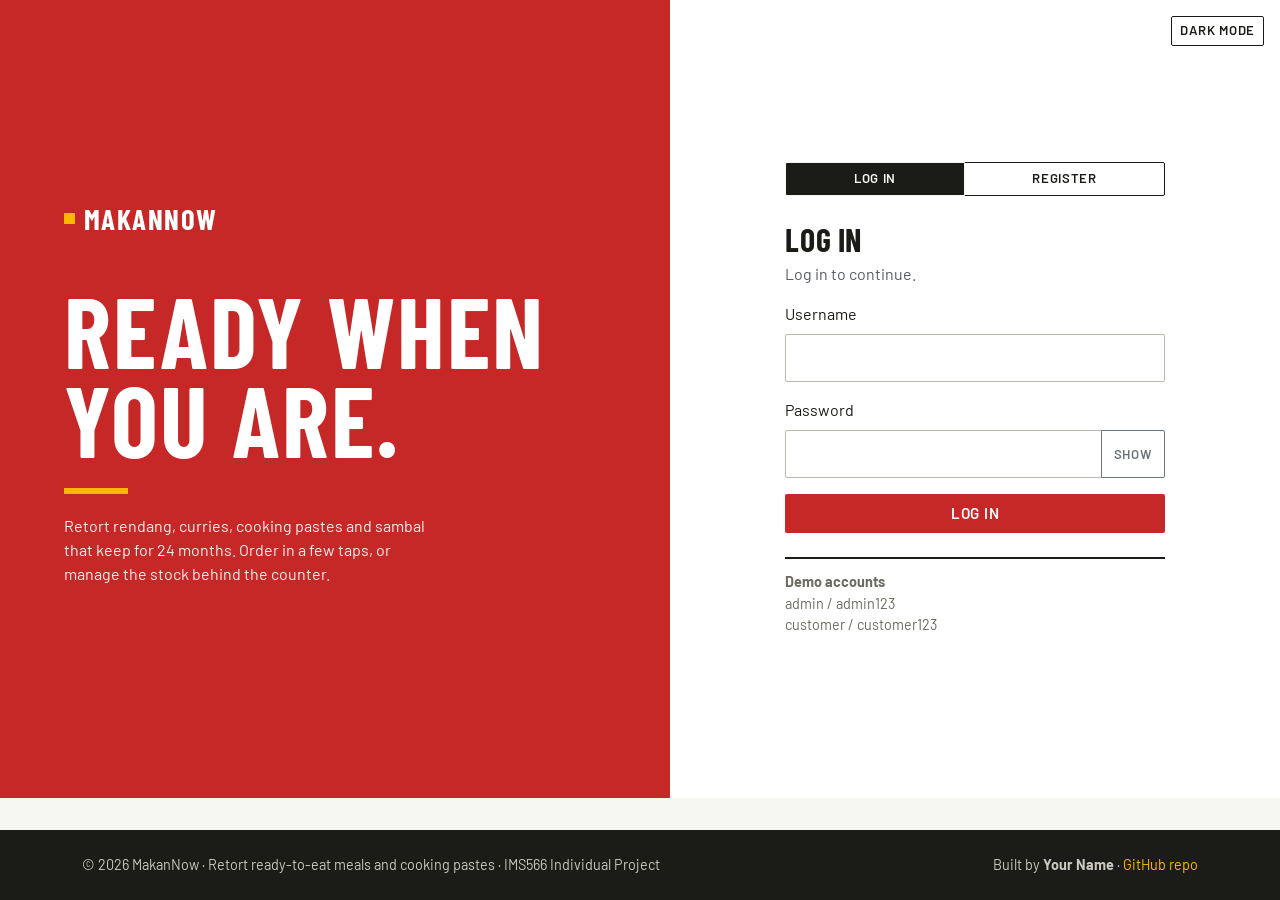
==== admin-orders.html @ 6837abc3 "Add files via upload" ====
<!DOCTYPE html>
<html lang="en"><head>
<meta charset="UTF-8">
<title>Customer orders | MakanNow</title>
<meta name="description" content="All MakanNow customer orders with totals. The admin can update delivery status.">
<meta name="viewport" content="width=device-width, initial-scale=1">
<meta name="author" content="Fariz Azim"><meta name="keywords" content="MakanNow, retort, ready to eat, rendang, cooking paste, sambal, inventory">
<link rel="icon" href="data:image/svg+xml,<svg xmlns=%22http://www.w3.org/2000/svg%22 viewBox=%220 0 100 100%22><rect x=%2220%22 y=%2220%22 width=%2260%22 height=%2260%22 fill=%22%23C62828%22 transform=%22rotate(45 50 50)%22/></svg>">
<link href="https://cdn.jsdelivr.net/npm/bootstrap@5.3.3/dist/css/bootstrap.min.css" rel="stylesheet">
<link href="https://fonts.googleapis.com/css2?family=Barlow+Condensed:wght@600;700&family=Barlow:wght@400;500;600&display=swap" rel="stylesheet">
<link href="css/style.css" rel="stylesheet">
<script>document.documentElement.dataset.theme=document.documentElement.dataset.bsTheme=localStorage.getItem("theme")||((window.matchMedia&&matchMedia("(prefers-color-scheme: dark)").matches)?"dark":"light")</script>
</head><body><header id="nav"></header>
<main class="container py-4">
  <div class="page-head"><h1 class="h3">Customer orders</h1><p>Change the status as you pack and deliver. A tracking number is issued when an order goes out for delivery.</p></div>
  <div id="flash"></div>
  <section class="strip mb-4" aria-label="Order summary">
    <div><div class="lbl">Orders</div><div class="num" id="kOrders"></div><div class="sub" id="kOrdersSub"></div></div>
    <div><div class="lbl">Order value</div><div class="num" id="kRevenue"></div><div class="sub">excluding cancelled orders</div></div>
    <div><div class="lbl">To prepare</div><div class="num" id="kPrep"></div><div class="sub">waiting to be packed</div></div>
    <div><div class="lbl">Out for delivery</div><div class="num" id="kShip"></div><div class="sub">with a tracking number</div></div>
  </section>
  <section class="panel">
    <div class="row g-2 mb-3">
      <div class="col-md-7"><input id="search" class="form-control" placeholder="Search by customer or order number" aria-label="Search orders"></div>
      <div class="col-md-5"><select id="statusFilter" class="form-select" aria-label="Filter by status"><option value="">All statuses</option><option>Preparing</option><option>Out for delivery</option><option>Delivered</option><option>Cancelled</option></select></div>
    </div>
    <div class="table-responsive"><table class="table table-hover mb-0"><thead><tr><th>Order</th><th>Customer</th><th>Items</th><th>Total</th><th>Tracking no.</th><th class="c">Status</th></tr></thead><tbody id="orderBody"></tbody></table></div>
  </section>
</main>
<div id="footer"></div>
<script src="https://cdn.jsdelivr.net/npm/bootstrap@5.3.3/dist/js/bootstrap.bundle.min.js"></script>
<script src="js/theme.js"></script>
<script src="js/data.js"></script>
<script src="js/app.js"></script>
<script src="js/admin-orders.js"></script>
</body></html>
---- css/style.css ----
/* ===== MakanNow styles =====
   Look: packaging / food-label. Flat colour, square corners, condensed uppercase headings,
   ruled lists instead of boxes. Chilli red, turmeric gold, ink black. Light and dark themes
   are switched by the data-theme attribute on <html> (see js/theme.js). */
:root,[data-theme="light"]{
  --text:#1B1B18; --rule:#1B1B18; --surface:#FFFFFF; --bg:#F6F6F2; --line:#DCDCD3; --muted:#6B6B63;
  --tint:#FFF1C7; --th:#4A4A42; --chip:#EAEAE2; --field:#B9B9B0; --hover:rgba(27,27,24,.04); --footer:#1B1B18; --link:#C62828;
  --prep-bg:#FFF1C7; --ship-bg:#DCE9F7; --done-bg:#DDF0DE; --ok-text:#1D5A21;
  --red:#C62828; --gold:#FFB703; --green:#2E7D32; --blue:#1F5FA6; --dark-red:#8E1B1B;
}
[data-theme="dark"]{
  --text:#EDEDE6; --rule:#EDEDE6; --surface:#22221F; --bg:#151513; --line:#3A3A35; --muted:#A5A59B;
  --tint:#3B3214; --th:#E2D8AE; --chip:#33332E; --field:#5A5A52; --hover:rgba(255,255,255,.05); --footer:#0C0C0B; --link:#FF7A6E;
  --prep-bg:#3B3214; --ship-bg:#1B2B42; --done-bg:#1F3B22; --ok-text:#A8DDAB;
}
body{font-family:'Barlow',sans-serif;background:var(--bg);color:var(--text);min-height:100vh;display:flex;flex-direction:column}
h1,h2,h3,h4,h5,.brand,.num{font-family:'Barlow Condensed',sans-serif;text-transform:uppercase;letter-spacing:.02em;font-weight:700}
main{flex:1}
.sub,.muted{color:var(--muted)}
a{color:var(--link)}

/* Navbar */
.app-nav{background:var(--red)}
.app-nav .navbar-brand{color:#fff;font-size:1.7rem;letter-spacing:.04em;display:flex;align-items:center}
.brand-dot{display:inline-block;width:.7rem;height:.7rem;background:var(--gold);margin-right:.55rem}
.app-nav .nav-link{color:rgba(255,255,255,.82);font-weight:500;text-transform:uppercase;letter-spacing:.07em;font-size:.88rem;border-bottom:3px solid transparent;padding:1.05rem .9rem}
.app-nav .nav-link:hover{color:#fff}
.app-nav .nav-link.active{color:#fff;border-bottom-color:var(--gold)}
.app-nav .btn-tag{background:var(--gold);color:#1B1B18}
.new-badge{background:var(--gold);color:#1B1B18;font-size:.7rem;font-weight:700;padding:.05rem .45rem;border-radius:10px;margin-left:.4rem;letter-spacing:0}
@media(max-width:991px){.app-nav .nav-link{padding:.65rem 0 .65rem .8rem;border-bottom:0;border-left:3px solid transparent}
 .app-nav .nav-link.active{border-left-color:var(--gold)}.app-nav .navbar-collapse{padding-bottom:1rem}}

/* Page heading */
.page-head{margin-bottom:2rem}
.page-head h1{font-size:2.7rem;line-height:1;margin:0 0 .6rem}
.page-head h1::after{content:"";display:block;width:56px;height:5px;background:var(--gold);margin-top:.6rem}
.page-head p{color:var(--muted);margin:0}

/* Sections are separated by a heavy rule, not boxed in */
.panel{border-top:3px solid var(--rule);padding-top:.9rem;margin-bottom:2.25rem}
.panel>h2,.panel>div>h2{font-size:1.1rem;letter-spacing:.1em;margin:0 0 1rem}
.panel .link{font-size:.85rem}

/* Summary strip: four figures, hairline dividers, small colour bar above each */
.strip{display:grid;grid-template-columns:repeat(4,1fr);border-top:3px solid var(--rule);margin-bottom:2.25rem}
.strip>div{padding:1rem 1.25rem 0 0;margin-right:1.25rem;border-right:1px solid var(--line)}
.strip>div:last-child{border-right:0;margin-right:0}
.strip>div::before{content:"";display:block;width:30px;height:4px;margin-bottom:.7rem;background:var(--gold)}
.strip>div:nth-child(2)::before{background:var(--red)}.strip>div:nth-child(3)::before{background:var(--blue)}.strip>div:nth-child(4)::before{background:var(--green)}
.strip .lbl{font-size:.78rem;letter-spacing:.12em;text-transform:uppercase;color:var(--muted);font-weight:600}
.strip .num{font-size:3.2rem;line-height:1.05;margin:.2rem 0}
.strip .num.neg{color:var(--link)}
.strip .sub{font-size:.9rem}
@media(max-width:767px){.strip{grid-template-columns:1fr 1fr}.strip>div{padding:.9rem .5rem .9rem 0;margin-right:.75rem;border-bottom:1px solid var(--line)}
 .strip>div:nth-child(2n){border-right:0;margin-right:0}.strip .num{font-size:2.4rem}}

/* Lists (tables): ruled rows, tinted header band, two-line cells */
.table{--bs-table-bg:transparent;--bs-table-hover-bg:var(--hover);--bs-table-color:var(--text);--bs-table-border-color:var(--line);margin:0}
.table thead th{background:var(--tint);color:var(--th);font-size:.74rem;letter-spacing:.12em;text-transform:uppercase;font-weight:600;border-bottom:2px solid var(--rule);padding:.65rem .9rem;white-space:nowrap}
.table td{padding:.95rem .9rem;border-color:var(--line);vertical-align:top}
.table .c{text-align:center}
.table td .t-main{font-weight:600}
.table td .sub{display:block;font-size:.85rem;margin-top:.1rem}
.table tr.row-new{--bs-table-bg:var(--tint)}
.new-tag{background:var(--gold);color:#1B1B18;font-size:.65rem;font-weight:700;letter-spacing:.08em;padding:.05rem .4rem;border-radius:2px;margin-left:.45rem;vertical-align:middle}
.ln{display:flex;align-items:center;gap:.5rem;max-width:19rem;margin-bottom:.25rem}.ln:last-of-type{margin-bottom:0}
.ln .x{margin-left:auto;color:var(--muted);font-weight:600;white-space:nowrap}
.dot{display:inline-block;width:.6rem;height:.6rem;border-radius:1px;flex:none;margin-right:.1rem}
.more{background:none;border:0;padding:0;margin-top:.35rem;color:var(--link);font-size:.85rem;font-weight:600;text-decoration:underline;cursor:pointer}
.track{font-family:ui-monospace,Menlo,Consolas,monospace;font-size:.8rem;color:var(--text);background:var(--chip);padding:.25rem .5rem;border:1px solid transparent;border-radius:2px;white-space:nowrap;min-width:10.5rem;text-align:center;cursor:pointer}
.track:hover{background:var(--tint);border-color:#E6B800}
.track.copied{background:var(--done-bg);border-color:var(--green);color:var(--ok-text);font-weight:600}
.chip{display:inline-block;width:1.1rem;height:1.1rem;border-radius:2px;vertical-align:middle}

/* Status labels: equal width, centred */
.badge-status{display:inline-block;min-width:7.5rem;text-align:center;font-size:.72rem;font-weight:700;text-transform:uppercase;letter-spacing:.08em;padding:.28rem .55rem;border-radius:2px;color:#fff;white-space:nowrap}
.s-ok{background:#2E7D32} .s-info{background:#1F5FA6} .s-low{background:#FFB703;color:#1B1B18} .s-out{background:#8E1B1B}
.status-sel{max-width:11rem;margin:0 auto;text-align:center;text-align-last:center;font-weight:600;color:var(--text);border-width:2px;padding-left:.5rem}
.st-prep{background-color:var(--prep-bg);border-color:#E6B800}.st-ship{background-color:var(--ship-bg);border-color:#1F5FA6}.st-done{background-color:var(--done-bg);border-color:#2E7D32}

/* Buttons and fields */
.btn{border-radius:2px;font-weight:600;text-transform:uppercase;letter-spacing:.05em;font-size:.82rem}
.btn-lg{font-size:.95rem}
.btn-tag{background:var(--red);color:#fff;border:0}
.btn-tag:hover,.btn-tag:focus{background:#a91f1f;color:#fff}
.btn-tag:disabled{background:#8d8d84;color:#fff}
.btn-ink{background:var(--surface);color:var(--text);border:1px solid var(--rule)}
.btn-ink.active{background:var(--rule);color:var(--bg)}
.form-control,.form-select{border-radius:2px;border-color:var(--field)}
.form-control:focus,.form-select:focus{border-color:var(--rule);box-shadow:0 0 0 3px rgba(255,183,3,.55)}
.modal-content{border-radius:2px;border:2px solid var(--rule)}
.modal-title{letter-spacing:.06em}
.alert{border-radius:2px}
.chart-box{position:relative;height:280px}

/* Shop: each product is a small label */
.shop-card{background:var(--surface);border:1px solid var(--line);border-radius:2px;display:flex;flex-direction:column;height:100%}
.shop-card.picked{border-color:var(--rule);box-shadow:4px 4px 0 var(--gold)}
.shop-tile{display:flex;flex-direction:column;justify-content:space-between;width:100%;min-height:124px;padding:.75rem .9rem;color:#fff;border:0;border-radius:0;text-align:left;cursor:pointer}
.shop-tile:hover .tname{text-decoration:underline}
.shop-tile .tcat{display:flex;justify-content:space-between;align-items:flex-start;width:100%;font-size:.75rem;letter-spacing:.12em;text-transform:uppercase;font-weight:600}
.shop-tile .tname{display:block;font-family:'Barlow Condensed',sans-serif;font-weight:700;text-transform:uppercase;font-size:1.65rem;line-height:1}
.in-basket{background:var(--gold);color:#1B1B18;font-size:.75rem;font-weight:700;padding:.1rem .5rem;border-radius:2px;letter-spacing:.04em}
.shop-body{padding:.8rem .9rem .9rem;display:flex;flex-direction:column;gap:.7rem;flex:1}
.price{font-family:'Barlow Condensed',sans-serif;font-size:1.6rem;font-weight:700;line-height:1}
.qty{display:flex;gap:.4rem;align-items:stretch}
.qty .qty-n{flex:1;text-align:center;font-weight:700;align-self:center;font-size:1.1rem}
.toolbar{display:flex;gap:.5rem;flex-wrap:wrap;margin-bottom:1.25rem}

/* Product detail modal */
.detail-head{padding:1.1rem 1.25rem 1.25rem;color:#fff;position:relative}
.detail-head .tcat{font-size:.78rem;letter-spacing:.12em;text-transform:uppercase;font-weight:600}
.detail-head h2{font-size:2.2rem;line-height:1;margin:.4rem 2rem 0 0}
.detail-head .btn-close{position:absolute;right:1rem;top:1rem;filter:invert(1) grayscale(1) brightness(2)}
.facts{margin:0}
.facts dt{font-size:.74rem;letter-spacing:.12em;text-transform:uppercase;color:var(--muted);font-weight:600;margin-top:1rem}
.facts dd{margin:.2rem 0 0}

/* Toast for new orders (admin) */
.toast-area{position:fixed;right:1rem;bottom:1rem;z-index:1090;display:flex;flex-direction:column;gap:.5rem}
.toast-note{background:var(--surface);color:var(--text);border:2px solid var(--rule);box-shadow:4px 4px 0 var(--gold);padding:.75rem 1rem;max-width:22rem}

/* Login */
.login-wrap{flex:1;display:grid;grid-template-columns:1.1fr 1fr}
.login-side{background:var(--red);color:#fff;padding:3rem 4rem;display:flex;flex-direction:column;justify-content:center}
.side-brand{font-size:1.8rem;letter-spacing:.05em;display:flex;align-items:center;margin-bottom:clamp(1.5rem,5vh,3rem)}
.login-side h1{font-size:clamp(3.4rem,8vw,6.2rem);line-height:.9;margin:0}
.login-side h1::after{content:"";display:block;width:64px;height:6px;background:var(--gold);margin-top:1.5rem}
.login-side p{max-width:42ch;margin-top:1.25rem;color:rgba(255,255,255,.92)}
.login-form{position:relative;display:flex;align-items:center;justify-content:center;padding:2rem;background:var(--surface)}
.theme-fab{position:absolute;top:1rem;right:1rem}
.demo{border-top:2px solid var(--rule);padding-top:.75rem;font-size:.9rem;color:var(--muted)}
@media(max-width:767px){.login-wrap{grid-template-columns:1fr}.login-side{padding:2rem}}

footer.app-footer{background:var(--footer);color:#C9C9C0;padding:1.5rem 0;font-size:.9rem;margin-top:2rem}
footer.app-footer a{color:var(--gold);text-decoration:none}
:focus-visible{outline:3px solid var(--gold);outline-offset:2px}
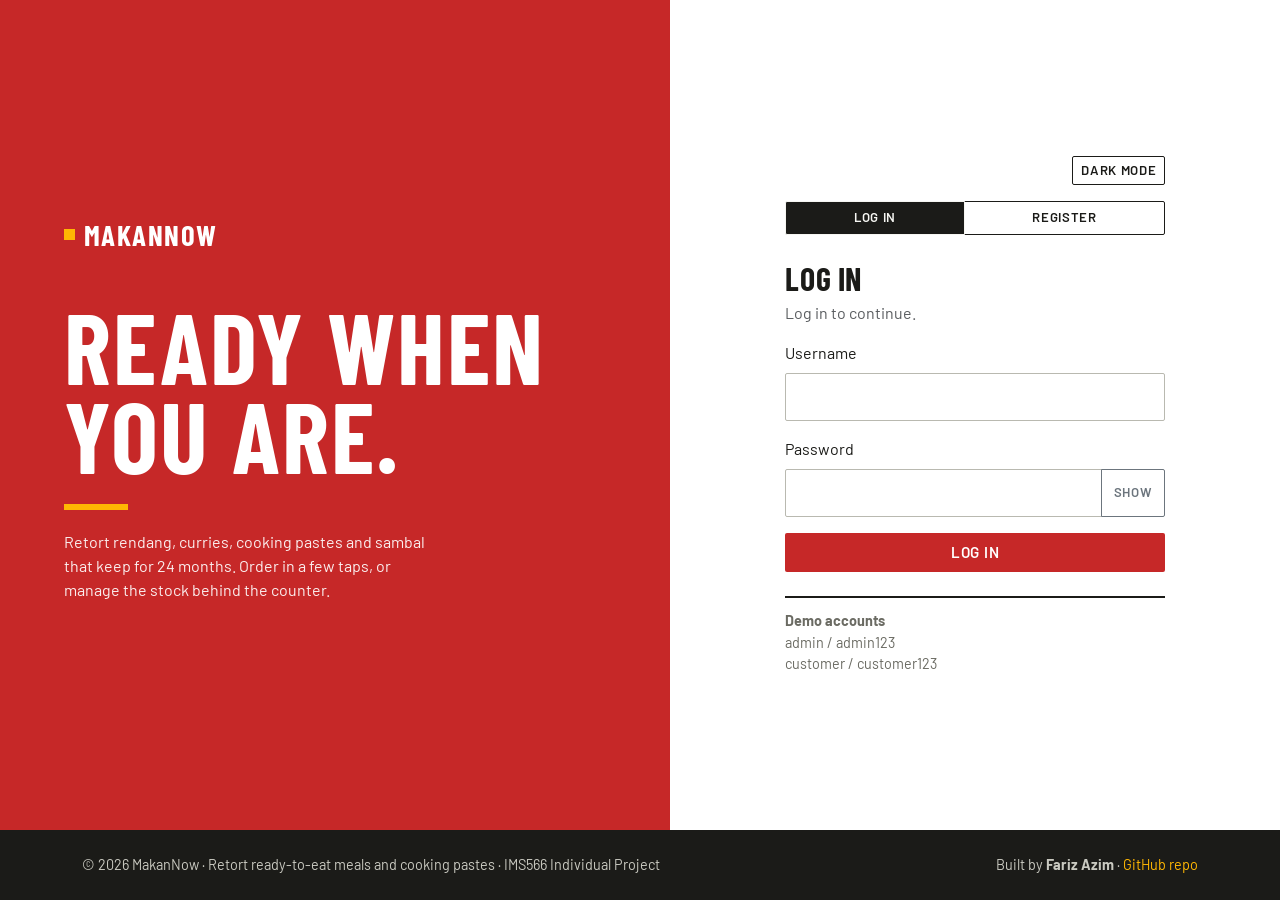
==== commit dfbb409c: "Add files via upload" ====
--- a/admin-orders.html
+++ b/admin-orders.html
@@ -25,7 +25,7 @@
       <div class="col-md-7"><input id="search" class="form-control" placeholder="Search by customer or order number" aria-label="Search orders"></div>
       <div class="col-md-5"><select id="statusFilter" class="form-select" aria-label="Filter by status"><option value="">All statuses</option><option>Preparing</option><option>Out for delivery</option><option>Delivered</option><option>Cancelled</option></select></div>
     </div>
-    <div class="table-responsive"><table class="table table-hover mb-0"><thead><tr><th>Order</th><th>Customer</th><th>Items</th><th>Total</th><th>Tracking no.</th><th class="c">Status</th></tr></thead><tbody id="orderBody"></tbody></table></div>
+    <div class="table-responsive"><table class="table table-hover mb-0 table-stack"><thead><tr><th>Order</th><th>Customer</th><th>Items</th><th>Total</th><th>Tracking no.</th><th class="c">Status</th></tr></thead><tbody id="orderBody"></tbody></table></div>
   </section>
 </main>
 <div id="footer"></div>
--- a/css/style.css
+++ b/css/style.css
@@ -97,12 +97,16 @@
 /* Shop: each product is a small label */
 .shop-card{background:var(--surface);border:1px solid var(--line);border-radius:2px;display:flex;flex-direction:column;height:100%}
 .shop-card.picked{border-color:var(--rule);box-shadow:4px 4px 0 var(--gold)}
+.shop-photo-button{display:block;width:100%;padding:0;border:0;background:var(--surface);cursor:pointer}
+.shop-photo{display:block;width:100%;height:190px;object-fit:cover;object-position:center}
 .shop-tile{display:flex;flex-direction:column;justify-content:space-between;width:100%;min-height:124px;padding:.75rem .9rem;color:#fff;border:0;border-radius:0;text-align:left;cursor:pointer}
 .shop-tile:hover .tname{text-decoration:underline}
 .shop-tile .tcat{display:flex;justify-content:space-between;align-items:flex-start;width:100%;font-size:.75rem;letter-spacing:.12em;text-transform:uppercase;font-weight:600}
 .shop-tile .tname{display:block;font-family:'Barlow Condensed',sans-serif;font-weight:700;text-transform:uppercase;font-size:1.65rem;line-height:1}
 .in-basket{background:var(--gold);color:#1B1B18;font-size:.75rem;font-weight:700;padding:.1rem .5rem;border-radius:2px;letter-spacing:.04em}
 .shop-body{padding:.8rem .9rem .9rem;display:flex;flex-direction:column;gap:.7rem;flex:1}
+.shop-body .badge-status{min-width:0;padding:.25rem .5rem}
+.shop-meta{display:flex;justify-content:space-between;align-items:flex-end;flex-wrap:wrap;gap:.4rem}
 .price{font-family:'Barlow Condensed',sans-serif;font-size:1.6rem;font-weight:700;line-height:1}
 .qty{display:flex;gap:.4rem;align-items:stretch}
 .qty .qty-n{flex:1;text-align:center;font-weight:700;align-self:center;font-size:1.1rem}
@@ -110,6 +114,7 @@
 
 /* Product detail modal */
 .detail-head{padding:1.1rem 1.25rem 1.25rem;color:#fff;position:relative}
+.detail-image{display:block;width:calc(100% + 2.5rem);height:190px;object-fit:cover;object-position:center;margin:-1.1rem -1.25rem 1rem}
 .detail-head .tcat{font-size:.78rem;letter-spacing:.12em;text-transform:uppercase;font-weight:600}
 .detail-head h2{font-size:2.2rem;line-height:1;margin:.4rem 2rem 0 0}
 .detail-head .btn-close{position:absolute;right:1rem;top:1rem;filter:invert(1) grayscale(1) brightness(2)}
@@ -128,11 +133,28 @@
 .login-side h1{font-size:clamp(3.4rem,8vw,6.2rem);line-height:.9;margin:0}
 .login-side h1::after{content:"";display:block;width:64px;height:6px;background:var(--gold);margin-top:1.5rem}
 .login-side p{max-width:42ch;margin-top:1.25rem;color:rgba(255,255,255,.92)}
-.login-form{position:relative;display:flex;align-items:center;justify-content:center;padding:2rem;background:var(--surface)}
-.theme-fab{position:absolute;top:1rem;right:1rem}
+.login-form{display:flex;align-items:center;justify-content:center;padding:2rem;background:var(--surface)}
 .demo{border-top:2px solid var(--rule);padding-top:.75rem;font-size:.9rem;color:var(--muted)}
 @media(max-width:767px){.login-wrap{grid-template-columns:1fr}.login-side{padding:2rem}}
 
 footer.app-footer{background:var(--footer);color:#C9C9C0;padding:1.5rem 0;font-size:.9rem;margin-top:2rem}
 footer.app-footer a{color:var(--gold);text-decoration:none}
 :focus-visible{outline:3px solid var(--gold);outline-offset:2px}
+
+/* Login page: footer sits directly under the form */
+.login-wrap + footer.app-footer{margin-top:0}
+
+/* Phones: stacked tables. Each row becomes a card; each cell shows its column name beside the value. */
+@media(max-width:767px){
+  .table-stack thead{display:none}
+  .table-stack,.table-stack tbody{display:block;width:100%}
+  .table-stack tr{display:block;padding:1rem 0;border-bottom:1px solid var(--line)}
+  .table-stack td{display:grid;grid-template-columns:6.2rem 1fr;gap:.75rem;align-items:start;padding:.3rem 0;border:0;text-align:left}
+  .table-stack td::before{content:attr(data-label);color:var(--muted);font-size:.72rem;letter-spacing:.1em;text-transform:uppercase;font-weight:600;padding-top:.2rem}
+  .table-stack td:first-child{display:block;padding-bottom:.5rem}
+  .table-stack td:first-child::before,.table-stack td[data-label=""]::before{display:none}
+  .table-stack td[data-label=""]{display:block;text-align:center}
+  .table-stack td.c{text-align:left}
+  .table-stack .status-sel{margin:0;max-width:100%}
+  .table-stack tr.row-new{background:var(--tint)}
+}
